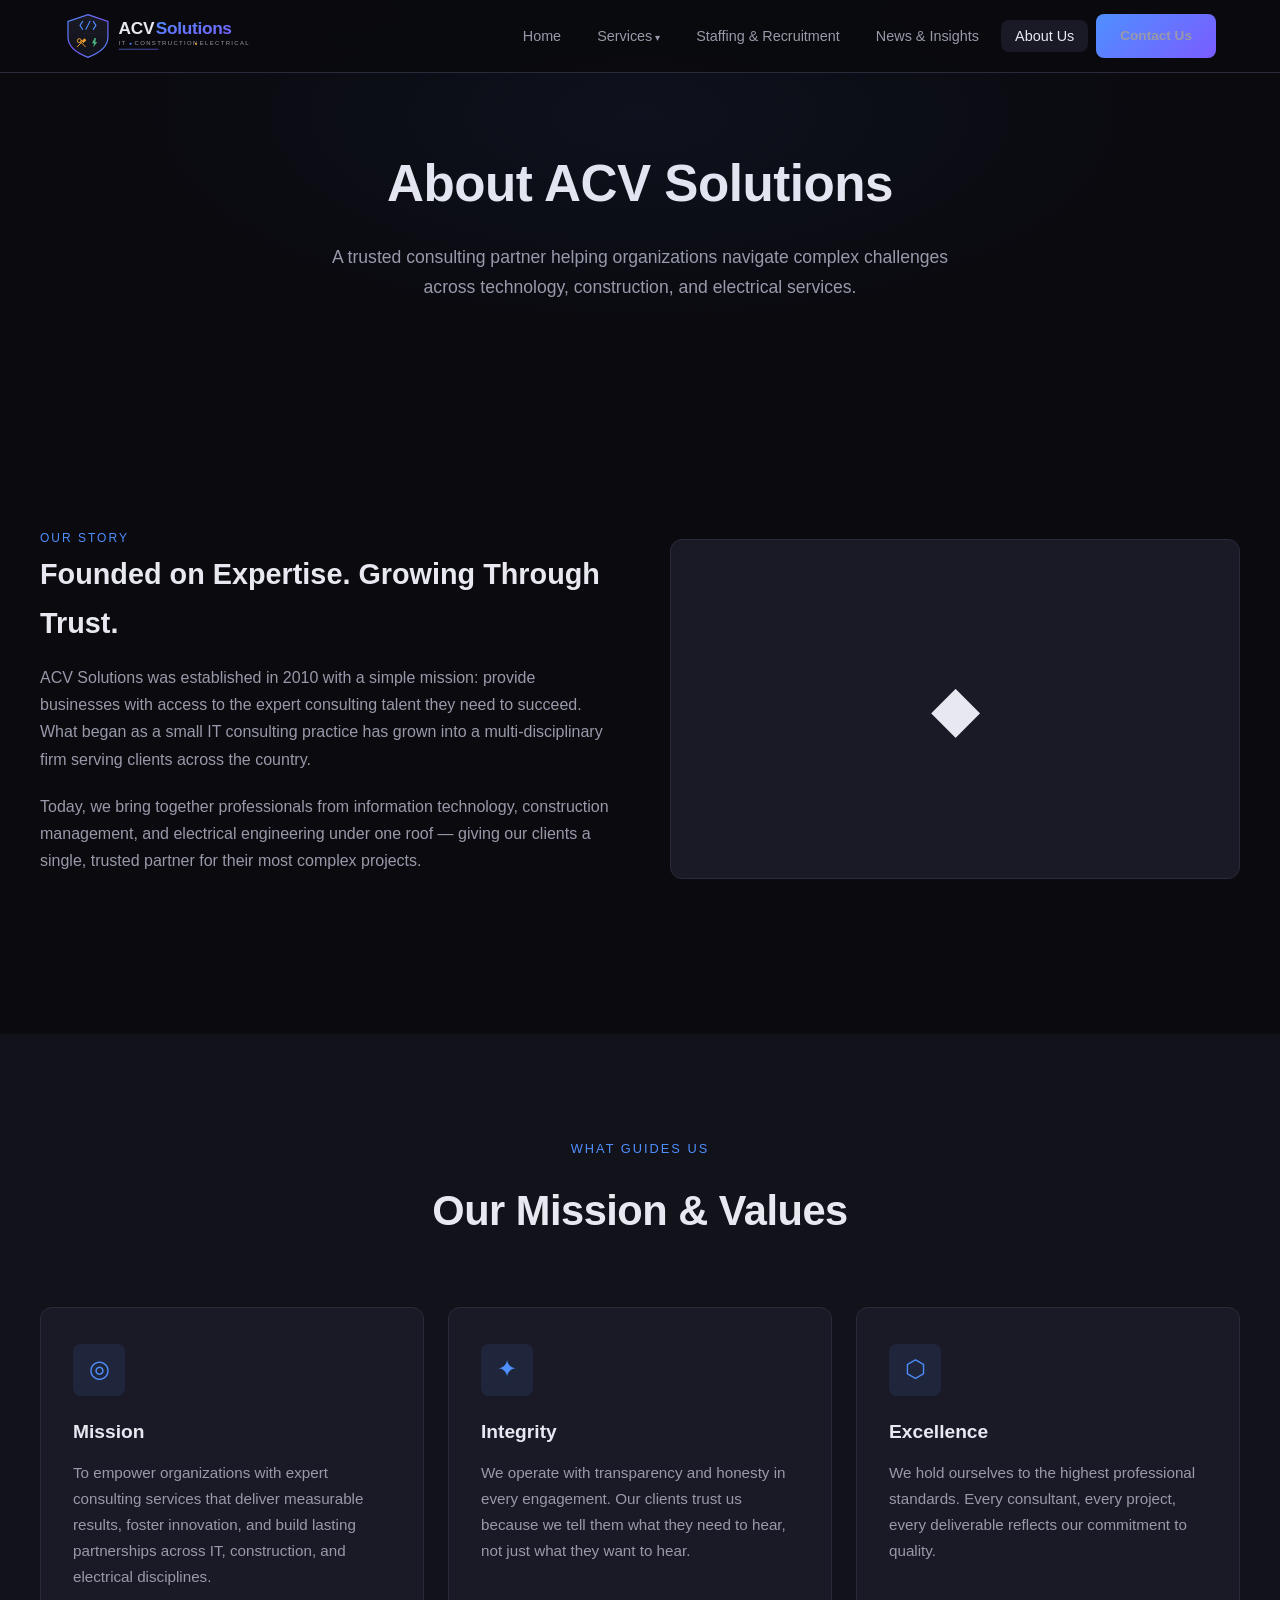
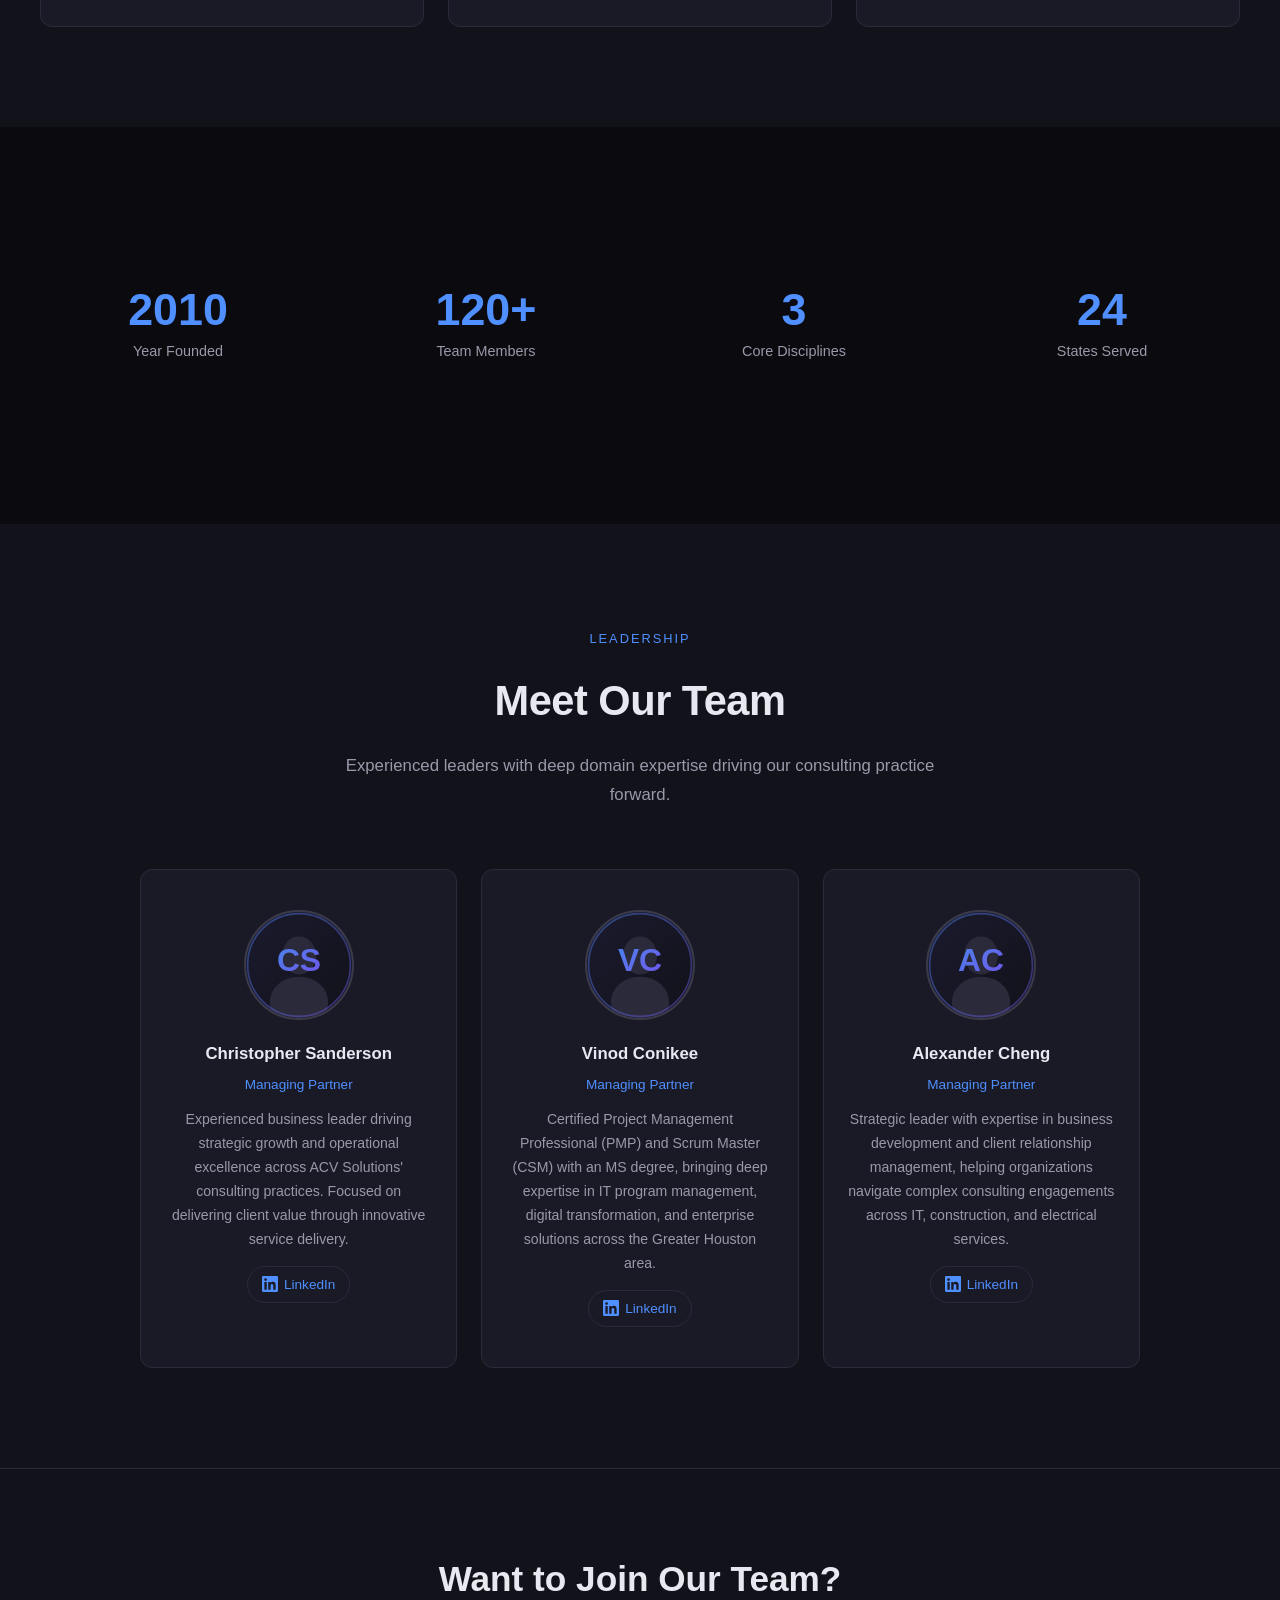
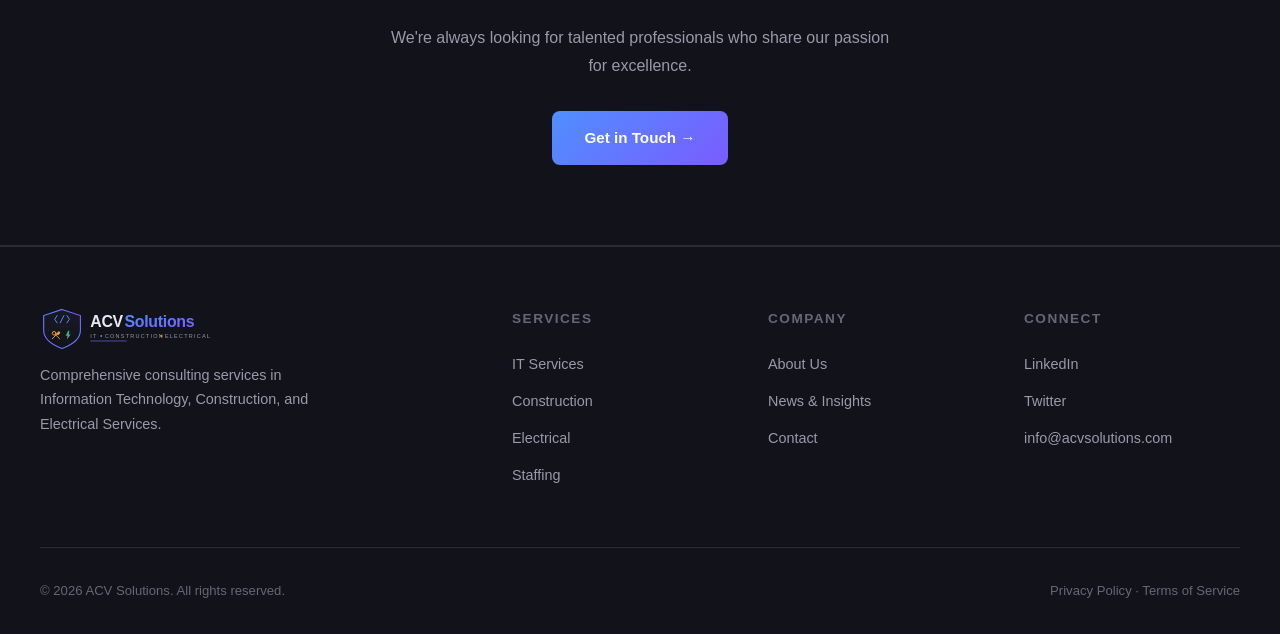
==== about.html @ eb95b678 "Add files via upload" ====
<!DOCTYPE html>
<html lang="en">
<head>
  <meta charset="UTF-8">
  <meta name="viewport" content="width=device-width, initial-scale=1.0">
  <title>About Us — ACV Solutions</title>
  <link rel="stylesheet" href="styles.css">
</head>
<body>

  <nav class="navbar">
    <div class="nav-container">
      <a href="index.html" class="nav-logo"><img src="logo.svg" alt="ACV Solutions"></a>
      <ul class="nav-links" id="navLinks">
        <li><a href="index.html">Home</a></li>
        <li class="nav-dropdown">
          <a href="#">Services</a>
          <div class="dropdown-menu">
            <a href="it-services.html">Information Technology</a>
            <a href="construction.html">Construction Services</a>
            <a href="electrical.html">Electrical Services</a>
          </div>
        </li>
        <li><a href="staffing.html">Staffing &amp; Recruitment</a></li>
        <li><a href="news.html">News &amp; Insights</a></li>
        <li><a href="about.html" class="active">About Us</a></li>
        <li><a href="contact.html" class="btn btn-primary" style="padding:10px 24px;font-size:0.85rem;">Contact Us</a></li>
      </ul>
      <button class="nav-toggle" id="navToggle" aria-label="Toggle menu">
        <span></span><span></span><span></span>
      </button>
    </div>
  </nav>

  <section class="page-hero">
    <h1>About ACV Solutions</h1>
    <p>A trusted consulting partner helping organizations navigate complex challenges across technology, construction, and electrical services.</p>
  </section>

  <!-- Story -->
  <section class="section">
    <div class="container">
      <div class="service-detail">
        <div class="service-text">
          <span class="label" style="font-size:0.75rem;color:var(--accent);letter-spacing:2px;text-transform:uppercase;">Our Story</span>
          <h2>Founded on Expertise. Growing Through Trust.</h2>
          <p>ACV Solutions was established in 2010 with a simple mission: provide businesses with access to the expert consulting talent they need to succeed. What began as a small IT consulting practice has grown into a multi-disciplinary firm serving clients across the country.</p>
          <p>Today, we bring together professionals from information technology, construction management, and electrical engineering under one roof — giving our clients a single, trusted partner for their most complex projects.</p>
        </div>
        <div class="service-visual">◆</div>
      </div>
    </div>
  </section>

  <!-- Mission & Values -->
  <section class="section section-dark">
    <div class="container">
      <div class="section-header">
        <span class="label">What Guides Us</span>
        <h2>Our Mission &amp; Values</h2>
      </div>
      <div class="card-grid">
        <div class="card">
          <div class="card-icon">◎</div>
          <h3>Mission</h3>
          <p>To empower organizations with expert consulting services that deliver measurable results, foster innovation, and build lasting partnerships across IT, construction, and electrical disciplines.</p>
        </div>
        <div class="card">
          <div class="card-icon">✦</div>
          <h3>Integrity</h3>
          <p>We operate with transparency and honesty in every engagement. Our clients trust us because we tell them what they need to hear, not just what they want to hear.</p>
        </div>
        <div class="card">
          <div class="card-icon">⬡</div>
          <h3>Excellence</h3>
          <p>We hold ourselves to the highest professional standards. Every consultant, every project, every deliverable reflects our commitment to quality.</p>
        </div>
      </div>
    </div>
  </section>

  <!-- Stats -->
  <section class="section">
    <div class="container">
      <div class="stats-row">
        <div class="stat">
          <div class="stat-number">2010</div>
          <div class="stat-label">Year Founded</div>
        </div>
        <div class="stat">
          <div class="stat-number">120+</div>
          <div class="stat-label">Team Members</div>
        </div>
        <div class="stat">
          <div class="stat-number">3</div>
          <div class="stat-label">Core Disciplines</div>
        </div>
        <div class="stat">
          <div class="stat-number">24</div>
          <div class="stat-label">States Served</div>
        </div>
      </div>
    </div>
  </section>

  <!-- Leadership -->
  <section class="section section-dark">
    <div class="container">
      <div class="section-header">
        <span class="label">Leadership</span>
        <h2>Meet Our Team</h2>
        <p>Experienced leaders with deep domain expertise driving our consulting practice forward.</p>
      </div>
      <div class="team-grid">
        <div class="team-card">
          <div class="team-avatar"><img src="avatar-cs.svg" alt="Christopher Sanderson"></div>
          <h4>Christopher Sanderson</h4>
          <div class="role">Managing Partner</div>
          <p>Experienced business leader driving strategic growth and operational excellence across ACV Solutions' consulting practices. Focused on delivering client value through innovative service delivery.</p>
          <a href="https://www.linkedin.com/in/sandersonchristopher/" target="_blank" rel="noopener" class="linkedin-link">
            <svg viewBox="0 0 24 24"><path d="M20.447 20.452h-3.554v-5.569c0-1.328-.027-3.037-1.852-3.037-1.853 0-2.136 1.445-2.136 2.939v5.667H9.351V9h3.414v1.561h.046c.477-.9 1.637-1.85 3.37-1.85 3.601 0 4.267 2.37 4.267 5.455v6.286zM5.337 7.433a2.062 2.062 0 01-2.063-2.065 2.064 2.064 0 112.063 2.065zm1.782 13.019H3.555V9h3.564v11.452zM22.225 0H1.771C.792 0 0 .774 0 1.729v20.542C0 23.227.792 24 1.771 24h20.451C23.2 24 24 23.227 24 22.271V1.729C24 .774 23.2 0 22.222 0h.003z"/></svg>
            LinkedIn
          </a>
        </div>
        <div class="team-card">
          <div class="team-avatar"><img src="avatar-vc.svg" alt="Vinod Conikee"></div>
          <h4>Vinod Conikee</h4>
          <div class="role">Managing Partner</div>
          <p>Certified Project Management Professional (PMP) and Scrum Master (CSM) with an MS degree, bringing deep expertise in IT program management, digital transformation, and enterprise solutions across the Greater Houston area.</p>
          <a href="https://www.linkedin.com/in/vinod-conikee-ms-pmp-csm-a375132/" target="_blank" rel="noopener" class="linkedin-link">
            <svg viewBox="0 0 24 24"><path d="M20.447 20.452h-3.554v-5.569c0-1.328-.027-3.037-1.852-3.037-1.853 0-2.136 1.445-2.136 2.939v5.667H9.351V9h3.414v1.561h.046c.477-.9 1.637-1.85 3.37-1.85 3.601 0 4.267 2.37 4.267 5.455v6.286zM5.337 7.433a2.062 2.062 0 01-2.063-2.065 2.064 2.064 0 112.063 2.065zm1.782 13.019H3.555V9h3.564v11.452zM22.225 0H1.771C.792 0 0 .774 0 1.729v20.542C0 23.227.792 24 1.771 24h20.451C23.2 24 24 23.227 24 22.271V1.729C24 .774 23.2 0 22.222 0h.003z"/></svg>
            LinkedIn
          </a>
        </div>
        <div class="team-card">
          <div class="team-avatar"><img src="avatar-ac.svg" alt="Alexander Cheng"></div>
          <h4>Alexander Cheng</h4>
          <div class="role">Managing Partner</div>
          <p>Strategic leader with expertise in business development and client relationship management, helping organizations navigate complex consulting engagements across IT, construction, and electrical services.</p>
          <a href="https://www.linkedin.com/in/alexander-c-821723292/" target="_blank" rel="noopener" class="linkedin-link">
            <svg viewBox="0 0 24 24"><path d="M20.447 20.452h-3.554v-5.569c0-1.328-.027-3.037-1.852-3.037-1.853 0-2.136 1.445-2.136 2.939v5.667H9.351V9h3.414v1.561h.046c.477-.9 1.637-1.85 3.37-1.85 3.601 0 4.267 2.37 4.267 5.455v6.286zM5.337 7.433a2.062 2.062 0 01-2.063-2.065 2.064 2.064 0 112.063 2.065zm1.782 13.019H3.555V9h3.564v11.452zM22.225 0H1.771C.792 0 0 .774 0 1.729v20.542C0 23.227.792 24 1.771 24h20.451C23.2 24 24 23.227 24 22.271V1.729C24 .774 23.2 0 22.222 0h.003z"/></svg>
            LinkedIn
          </a>
        </div>
      </div>
    </div>
  </section>

  <section class="cta-section">
    <h2>Want to Join Our Team?</h2>
    <p>We're always looking for talented professionals who share our passion for excellence.</p>
    <a href="contact.html" class="btn btn-primary">Get in Touch →</a>
  </section>

  <footer class="footer">
    <div class="footer-grid">
      <div class="footer-brand">
        <div class="nav-logo footer-logo"><img src="logo.svg" alt="ACV Solutions"></div>
        <p>Comprehensive consulting services in Information Technology, Construction, and Electrical Services.</p>
      </div>
      <div>
        <h4>Services</h4>
        <ul class="footer-links">
          <li><a href="it-services.html">IT Services</a></li>
          <li><a href="construction.html">Construction</a></li>
          <li><a href="electrical.html">Electrical</a></li>
          <li><a href="staffing.html">Staffing</a></li>
        </ul>
      </div>
      <div>
        <h4>Company</h4>
        <ul class="footer-links">
          <li><a href="about.html">About Us</a></li>
          <li><a href="news.html">News &amp; Insights</a></li>
          <li><a href="contact.html">Contact</a></li>
        </ul>
      </div>
      <div>
        <h4>Connect</h4>
        <ul class="footer-links">
          <li><a href="#">LinkedIn</a></li>
          <li><a href="#">Twitter</a></li>
          <li><a href="mailto:info@acvsolutions.com">info@acvsolutions.com</a></li>
        </ul>
      </div>
    </div>
    <div class="footer-bottom">
      <span>&copy; 2026 ACV Solutions. All rights reserved.</span>
      <span>Privacy Policy &middot; Terms of Service</span>
    </div>
  </footer>

  <script>
    document.getElementById('navToggle').addEventListener('click', function() {
      document.getElementById('navLinks').classList.toggle('open');
    });
  </script>
</body>
</html>
---- styles.css ----
/* ===== ACV Solutions - Global Styles ===== */
:root {
  --bg-primary: #0a0a0f;
  --bg-secondary: #12121a;
  --bg-card: #1a1a26;
  --bg-card-hover: #22222f;
  --accent: #4f8fff;
  --accent-light: #7aadff;
  --accent-dark: #2a6edb;
  --text-primary: #e8e8f0;
  --text-secondary: #9999aa;
  --text-muted: #666677;
  --border: #2a2a3a;
  --border-light: #3a3a4a;
  --success: #4caf7d;
  --warning: #f0a030;
  --gradient-1: linear-gradient(135deg, #4f8fff 0%, #7a5cff 100%);
  --gradient-2: linear-gradient(135deg, #0a0a0f 0%, #1a1a2e 100%);
  --shadow: 0 4px 24px rgba(0,0,0,0.4);
  --shadow-lg: 0 8px 40px rgba(0,0,0,0.6);
  --radius: 12px;
  --radius-sm: 8px;
  --transition: 0.3s ease;
  --max-width: 1200px;
}

*, *::before, *::after {
  margin: 0;
  padding: 0;
  box-sizing: border-box;
}

html {
  scroll-behavior: smooth;
}

body {
  font-family: 'Segoe UI', -apple-system, BlinkMacSystemFont, 'Helvetica Neue', Arial, sans-serif;
  background: var(--bg-primary);
  color: var(--text-primary);
  line-height: 1.7;
  -webkit-font-smoothing: antialiased;
}

a {
  color: var(--accent);
  text-decoration: none;
  transition: color var(--transition);
}
a:hover {
  color: var(--accent-light);
}

img {
  max-width: 100%;
  display: block;
}

/* ===== NAVIGATION ===== */
.navbar {
  position: fixed;
  top: 0;
  left: 0;
  width: 100%;
  z-index: 1000;
  background: rgba(10, 10, 15, 0.92);
  backdrop-filter: blur(16px);
  border-bottom: 1px solid var(--border);
  transition: background var(--transition);
}

.nav-container {
  max-width: var(--max-width);
  margin: 0 auto;
  padding: 0 24px;
  display: flex;
  align-items: center;
  justify-content: space-between;
  height: 72px;
}

.nav-logo {
  display: flex;
  align-items: center;
}
.nav-logo img {
  height: 48px;
  width: auto;
}
.footer-logo img {
  height: 44px;
  width: auto;
}

.nav-links {
  display: flex;
  list-style: none;
  gap: 8px;
  align-items: center;
}

.nav-links a {
  color: var(--text-secondary);
  font-size: 0.9rem;
  padding: 8px 14px;
  border-radius: var(--radius-sm);
  transition: all var(--transition);
  white-space: nowrap;
}
.nav-links a:hover,
.nav-links a.active {
  color: var(--text-primary);
  background: var(--bg-card);
}

/* Dropdown */
.nav-dropdown {
  position: relative;
}
.nav-dropdown > a::after {
  content: ' ▾';
  font-size: 0.7em;
}
.dropdown-menu {
  display: none;
  position: absolute;
  top: 100%;
  left: 0;
  background: var(--bg-card);
  border: 1px solid var(--border);
  border-radius: var(--radius-sm);
  min-width: 220px;
  padding: 8px 0;
  box-shadow: var(--shadow-lg);
}
.dropdown-menu a {
  display: block;
  padding: 10px 20px;
  font-size: 0.88rem;
  border-radius: 0;
}
.dropdown-menu a:hover {
  background: var(--bg-card-hover);
}
.nav-dropdown:hover .dropdown-menu {
  display: block;
}

/* Mobile menu */
.nav-toggle {
  display: none;
  background: none;
  border: none;
  cursor: pointer;
  padding: 8px;
}
.nav-toggle span {
  display: block;
  width: 24px;
  height: 2px;
  background: var(--text-primary);
  margin: 6px 0;
  transition: all var(--transition);
  border-radius: 2px;
}

/* ===== HERO ===== */
.hero {
  min-height: 90vh;
  display: flex;
  align-items: center;
  justify-content: center;
  text-align: center;
  padding: 120px 24px 80px;
  position: relative;
  overflow: hidden;
}
.hero::before {
  content: '';
  position: absolute;
  inset: 0;
  background: radial-gradient(ellipse at 50% 30%, rgba(79,143,255,0.08) 0%, transparent 70%);
  pointer-events: none;
}
.hero-content {
  max-width: 800px;
  position: relative;
  z-index: 1;
}
.hero-badge {
  display: inline-block;
  padding: 6px 16px;
  border: 1px solid var(--border-light);
  border-radius: 50px;
  font-size: 0.82rem;
  color: var(--accent);
  margin-bottom: 28px;
  letter-spacing: 1px;
  text-transform: uppercase;
}
.hero h1 {
  font-size: clamp(2.4rem, 5.5vw, 4rem);
  font-weight: 700;
  line-height: 1.15;
  margin-bottom: 24px;
  letter-spacing: -1px;
}
.hero h1 .highlight {
  background: var(--gradient-1);
  -webkit-background-clip: text;
  -webkit-text-fill-color: transparent;
  background-clip: text;
}
.hero p {
  font-size: 1.15rem;
  color: var(--text-secondary);
  max-width: 600px;
  margin: 0 auto 40px;
  line-height: 1.8;
}

/* ===== BUTTONS ===== */
.btn {
  display: inline-flex;
  align-items: center;
  gap: 8px;
  padding: 14px 32px;
  border-radius: var(--radius-sm);
  font-size: 0.95rem;
  font-weight: 600;
  cursor: pointer;
  transition: all var(--transition);
  border: none;
  text-decoration: none;
}
.btn-primary {
  background: var(--gradient-1);
  color: #fff;
}
.btn-primary:hover {
  transform: translateY(-2px);
  box-shadow: 0 8px 24px rgba(79,143,255,0.3);
  color: #fff;
}
.btn-secondary {
  background: transparent;
  border: 1px solid var(--border-light);
  color: var(--text-primary);
}
.btn-secondary:hover {
  border-color: var(--accent);
  color: var(--accent);
  background: rgba(79,143,255,0.05);
}
.btn-group {
  display: flex;
  gap: 16px;
  justify-content: center;
  flex-wrap: wrap;
}

/* ===== SECTIONS ===== */
.section {
  padding: 100px 24px;
}
.section-dark {
  background: var(--bg-secondary);
}
.container {
  max-width: var(--max-width);
  margin: 0 auto;
}
.section-header {
  text-align: center;
  margin-bottom: 60px;
}
.section-header .label {
  display: inline-block;
  font-size: 0.8rem;
  color: var(--accent);
  text-transform: uppercase;
  letter-spacing: 2px;
  margin-bottom: 16px;
}
.section-header h2 {
  font-size: clamp(1.8rem, 3.5vw, 2.6rem);
  font-weight: 700;
  letter-spacing: -0.5px;
  margin-bottom: 16px;
}
.section-header p {
  color: var(--text-secondary);
  max-width: 600px;
  margin: 0 auto;
  font-size: 1.05rem;
}

/* ===== CARDS ===== */
.card-grid {
  display: grid;
  grid-template-columns: repeat(auto-fill, minmax(320px, 1fr));
  gap: 24px;
}
.card {
  background: var(--bg-card);
  border: 1px solid var(--border);
  border-radius: var(--radius);
  padding: 36px 32px;
  transition: all var(--transition);
}
.card:hover {
  border-color: var(--accent);
  transform: translateY(-4px);
  box-shadow: var(--shadow);
}
.card-icon {
  width: 52px;
  height: 52px;
  border-radius: var(--radius-sm);
  background: rgba(79,143,255,0.1);
  display: flex;
  align-items: center;
  justify-content: center;
  font-size: 1.5rem;
  margin-bottom: 20px;
  color: var(--accent);
}
.card h3 {
  font-size: 1.2rem;
  margin-bottom: 12px;
  font-weight: 600;
}
.card p {
  color: var(--text-secondary);
  font-size: 0.95rem;
  line-height: 1.7;
}
.card-link {
  display: inline-flex;
  align-items: center;
  gap: 6px;
  margin-top: 20px;
  font-size: 0.9rem;
  color: var(--accent);
  font-weight: 500;
}
.card-link:hover {
  gap: 10px;
}

/* ===== STATS ===== */
.stats-row {
  display: grid;
  grid-template-columns: repeat(auto-fit, minmax(200px, 1fr));
  gap: 32px;
  padding: 60px 0;
}
.stat {
  text-align: center;
}
.stat-number {
  font-size: 2.8rem;
  font-weight: 700;
  color: var(--accent);
  line-height: 1;
  margin-bottom: 8px;
}
.stat-label {
  font-size: 0.9rem;
  color: var(--text-secondary);
}

/* ===== PAGE HERO (inner pages) ===== */
.page-hero {
  padding: 140px 24px 80px;
  text-align: center;
  position: relative;
  overflow: hidden;
}
.page-hero::before {
  content: '';
  position: absolute;
  inset: 0;
  background: radial-gradient(ellipse at 50% 30%, rgba(79,143,255,0.06) 0%, transparent 60%);
  pointer-events: none;
}
.page-hero h1 {
  font-size: clamp(2rem, 4.5vw, 3.2rem);
  font-weight: 700;
  margin-bottom: 16px;
  letter-spacing: -0.5px;
}
.page-hero p {
  color: var(--text-secondary);
  font-size: 1.1rem;
  max-width: 650px;
  margin: 0 auto;
}

/* ===== SERVICE DETAIL ===== */
.service-detail {
  display: grid;
  grid-template-columns: 1fr 1fr;
  gap: 60px;
  align-items: center;
  padding: 40px 0;
}
.service-detail.reverse {
  direction: rtl;
}
.service-detail.reverse > * {
  direction: ltr;
}
.service-text h2 {
  font-size: 1.8rem;
  font-weight: 700;
  margin-bottom: 16px;
}
.service-text p {
  color: var(--text-secondary);
  margin-bottom: 20px;
  font-size: 1rem;
}
.service-list {
  list-style: none;
  padding: 0;
}
.service-list li {
  padding: 10px 0;
  padding-left: 28px;
  position: relative;
  color: var(--text-secondary);
  font-size: 0.95rem;
}
.service-list li::before {
  content: '→';
  position: absolute;
  left: 0;
  color: var(--accent);
  font-weight: 700;
}
.service-visual {
  background: var(--bg-card);
  border: 1px solid var(--border);
  border-radius: var(--radius);
  height: 340px;
  display: flex;
  align-items: center;
  justify-content: center;
  font-size: 4rem;
}

/* ===== FEATURES LIST ===== */
.features-grid {
  display: grid;
  grid-template-columns: repeat(auto-fill, minmax(280px, 1fr));
  gap: 20px;
}
.feature-item {
  display: flex;
  gap: 16px;
  padding: 24px;
  border-radius: var(--radius-sm);
  background: var(--bg-card);
  border: 1px solid var(--border);
  transition: all var(--transition);
}
.feature-item:hover {
  border-color: var(--border-light);
}
.feature-icon {
  flex-shrink: 0;
  width: 40px;
  height: 40px;
  border-radius: 8px;
  background: rgba(79,143,255,0.1);
  display: flex;
  align-items: center;
  justify-content: center;
  color: var(--accent);
  font-size: 1.1rem;
}
.feature-text h4 {
  font-size: 1rem;
  margin-bottom: 6px;
}
.feature-text p {
  font-size: 0.88rem;
  color: var(--text-secondary);
  line-height: 1.6;
}

/* ===== NEWS CARDS ===== */
.news-card {
  background: var(--bg-card);
  border: 1px solid var(--border);
  border-radius: var(--radius);
  overflow: hidden;
  transition: all var(--transition);
}
.news-card:hover {
  border-color: var(--accent);
  transform: translateY(-4px);
  box-shadow: var(--shadow);
}
.news-thumb {
  height: 200px;
  background: var(--bg-secondary);
  display: flex;
  align-items: center;
  justify-content: center;
  font-size: 3rem;
  border-bottom: 1px solid var(--border);
}
.news-body {
  padding: 28px;
}
.news-meta {
  font-size: 0.8rem;
  color: var(--text-muted);
  margin-bottom: 12px;
  display: flex;
  gap: 16px;
}
.news-body h3 {
  font-size: 1.15rem;
  margin-bottom: 10px;
  font-weight: 600;
}
.news-body p {
  font-size: 0.92rem;
  color: var(--text-secondary);
  line-height: 1.7;
}

/* ===== TEAM ===== */
.team-grid {
  display: grid;
  grid-template-columns: repeat(3, 1fr);
  gap: 24px;
  max-width: 1000px;
  margin: 0 auto;
}
.team-card {
  text-align: center;
  padding: 40px 24px;
  background: var(--bg-card);
  border: 1px solid var(--border);
  border-radius: var(--radius);
  transition: all var(--transition);
}
.team-card:hover {
  border-color: var(--border-light);
}
.team-avatar {
  width: 110px;
  height: 110px;
  border-radius: 50%;
  background: rgba(79,143,255,0.12);
  margin: 0 auto 20px;
  display: flex;
  align-items: center;
  justify-content: center;
  font-size: 2rem;
  color: var(--accent);
  overflow: hidden;
  border: 2px solid var(--border-light);
}
.team-avatar img {
  width: 100%;
  height: 100%;
  object-fit: cover;
}
.team-card h4 {
  font-size: 1.05rem;
  margin-bottom: 4px;
}
.team-card .role {
  font-size: 0.85rem;
  color: var(--accent);
  margin-bottom: 12px;
}
.team-card p {
  font-size: 0.88rem;
  color: var(--text-secondary);
}
.team-card .linkedin-link {
  display: inline-flex;
  align-items: center;
  gap: 6px;
  margin-top: 14px;
  font-size: 0.85rem;
  color: var(--accent);
  font-weight: 500;
  padding: 6px 14px;
  border: 1px solid var(--border);
  border-radius: 50px;
  transition: all var(--transition);
}
.team-card .linkedin-link:hover {
  border-color: var(--accent);
  background: rgba(79,143,255,0.08);
  color: var(--accent-light);
}
.team-card .linkedin-link svg {
  width: 16px;
  height: 16px;
  fill: currentColor;
}

/* ===== CTA ===== */
.cta-section {
  padding: 80px 24px;
  text-align: center;
  background: var(--bg-secondary);
  border-top: 1px solid var(--border);
  border-bottom: 1px solid var(--border);
}
.cta-section h2 {
  font-size: clamp(1.6rem, 3vw, 2.2rem);
  margin-bottom: 16px;
}
.cta-section p {
  color: var(--text-secondary);
  max-width: 500px;
  margin: 0 auto 32px;
}

/* ===== CONTACT FORM ===== */
.contact-grid {
  display: grid;
  grid-template-columns: 1fr 1fr;
  gap: 60px;
}
.form-group {
  margin-bottom: 20px;
}
.form-group label {
  display: block;
  font-size: 0.88rem;
  color: var(--text-secondary);
  margin-bottom: 8px;
}
.form-group input,
.form-group textarea,
.form-group select {
  width: 100%;
  padding: 14px 16px;
  background: var(--bg-card);
  border: 1px solid var(--border);
  border-radius: var(--radius-sm);
  color: var(--text-primary);
  font-size: 0.95rem;
  font-family: inherit;
  transition: border-color var(--transition);
}
.form-group input:focus,
.form-group textarea:focus,
.form-group select:focus {
  outline: none;
  border-color: var(--accent);
}
.form-group textarea {
  resize: vertical;
  min-height: 140px;
}
.contact-info-block {
  margin-bottom: 32px;
}
.contact-info-block h3 {
  font-size: 1.1rem;
  margin-bottom: 8px;
}
.contact-info-block p {
  color: var(--text-secondary);
  font-size: 0.95rem;
}

/* ===== FOOTER ===== */
.footer {
  background: var(--bg-secondary);
  border-top: 1px solid var(--border);
  padding: 60px 24px 32px;
}
.footer-grid {
  max-width: var(--max-width);
  margin: 0 auto;
  display: grid;
  grid-template-columns: 2fr 1fr 1fr 1fr;
  gap: 40px;
  margin-bottom: 48px;
}
.footer-brand p {
  color: var(--text-secondary);
  font-size: 0.9rem;
  margin-top: 12px;
  max-width: 280px;
}
.footer h4 {
  font-size: 0.85rem;
  text-transform: uppercase;
  letter-spacing: 1.5px;
  color: var(--text-muted);
  margin-bottom: 20px;
}
.footer-links {
  list-style: none;
}
.footer-links li {
  margin-bottom: 10px;
}
.footer-links a {
  color: var(--text-secondary);
  font-size: 0.9rem;
}
.footer-links a:hover {
  color: var(--text-primary);
}
.footer-bottom {
  max-width: var(--max-width);
  margin: 0 auto;
  padding-top: 32px;
  border-top: 1px solid var(--border);
  display: flex;
  justify-content: space-between;
  align-items: center;
  font-size: 0.82rem;
  color: var(--text-muted);
}

/* ===== RESPONSIVE ===== */
@media (max-width: 992px) {
  .nav-links {
    display: none;
    position: fixed;
    top: 72px;
    left: 0;
    width: 100%;
    background: var(--bg-primary);
    border-bottom: 1px solid var(--border);
    flex-direction: column;
    padding: 16px 24px;
    gap: 4px;
    max-height: calc(100vh - 72px);
    overflow-y: auto;
  }
  .nav-links.open {
    display: flex;
  }
  .nav-links a {
    padding: 12px 16px;
    width: 100%;
  }
  .nav-toggle {
    display: block;
  }
  .nav-dropdown > a::after {
    content: '';
  }
  .dropdown-menu {
    position: static;
    display: block;
    box-shadow: none;
    border: none;
    background: transparent;
    padding-left: 16px;
    min-width: auto;
  }
  .service-detail,
  .service-detail.reverse {
    grid-template-columns: 1fr;
    gap: 32px;
    direction: ltr;
  }
  .team-grid {
    grid-template-columns: 1fr;
    max-width: 400px;
  }
  .contact-grid {
    grid-template-columns: 1fr;
  }
  .footer-grid {
    grid-template-columns: 1fr 1fr;
  }
}

@media (max-width: 600px) {
  .hero {
    min-height: 80vh;
    padding: 120px 20px 60px;
  }
  .section {
    padding: 60px 20px;
  }
  .card-grid {
    grid-template-columns: 1fr;
  }
  .stats-row {
    grid-template-columns: 1fr 1fr;
  }
  .footer-grid {
    grid-template-columns: 1fr;
  }
  .footer-bottom {
    flex-direction: column;
    gap: 8px;
    text-align: center;
  }
}
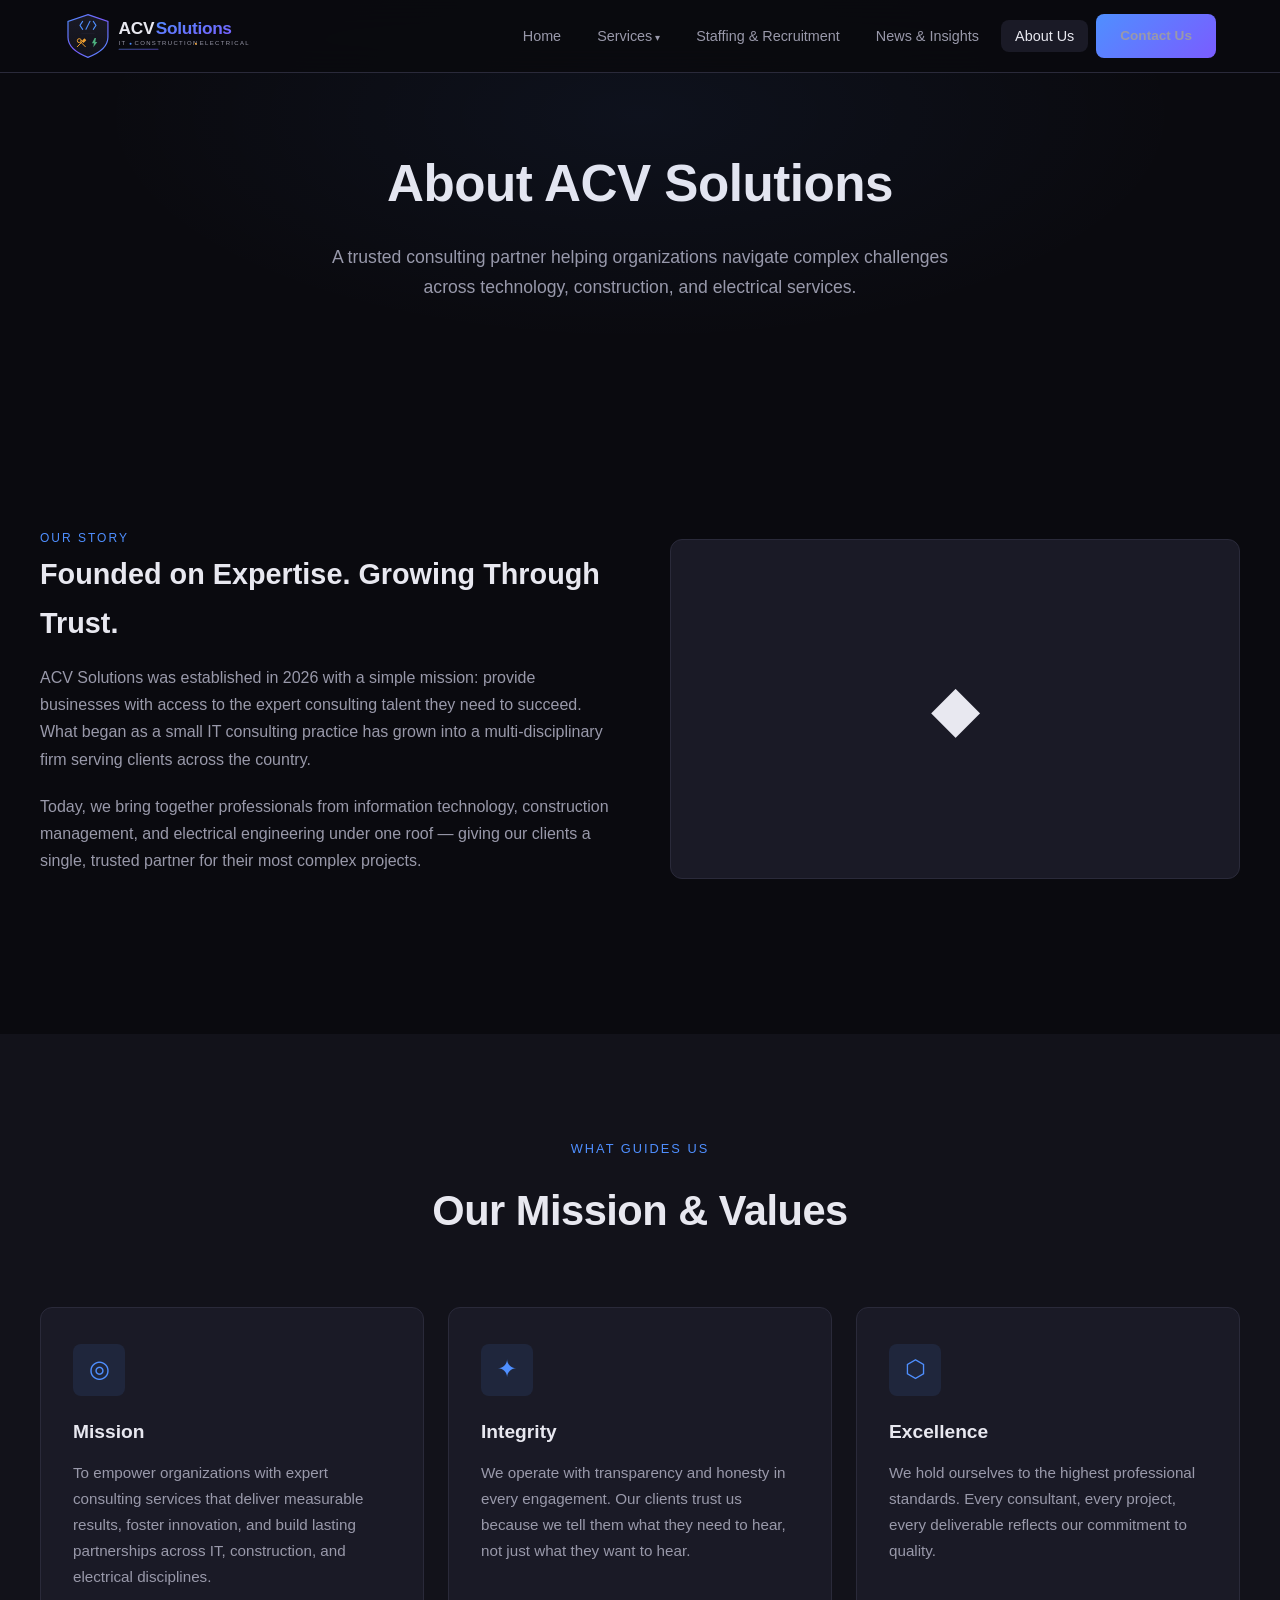
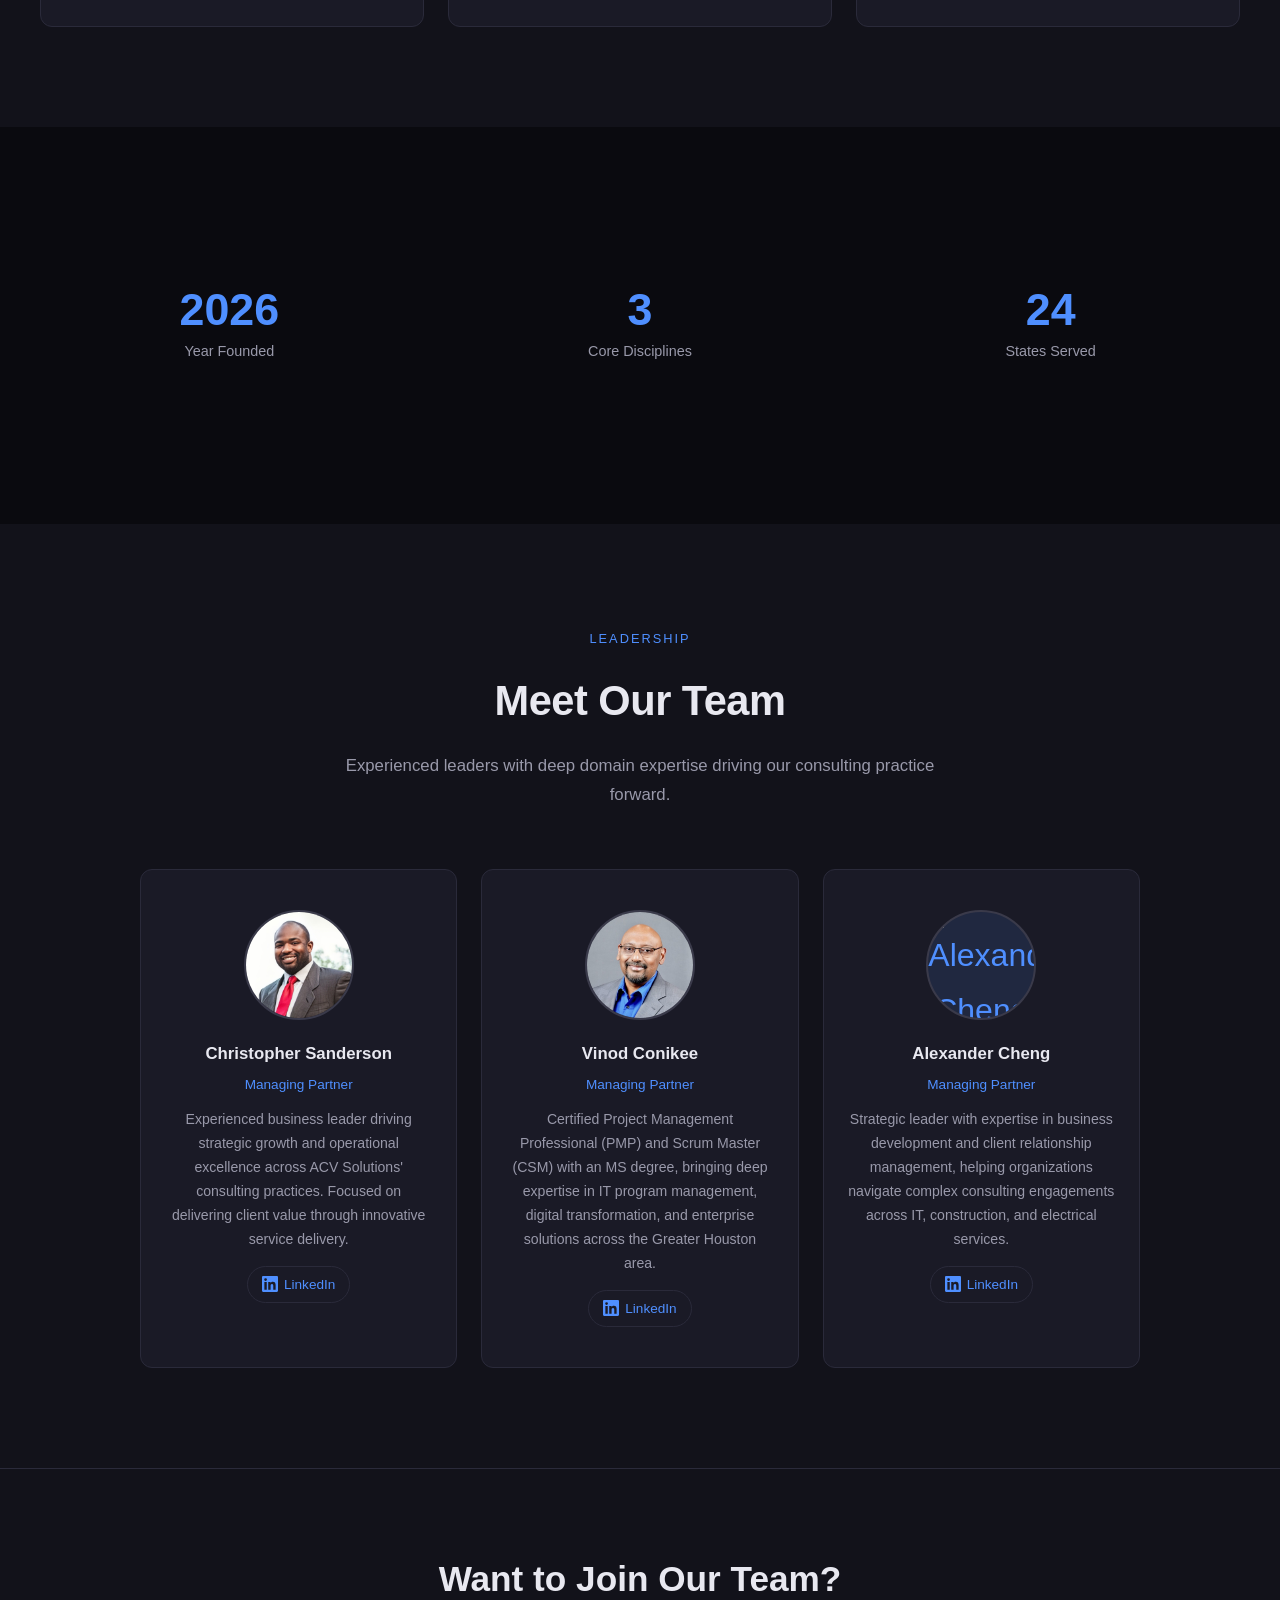
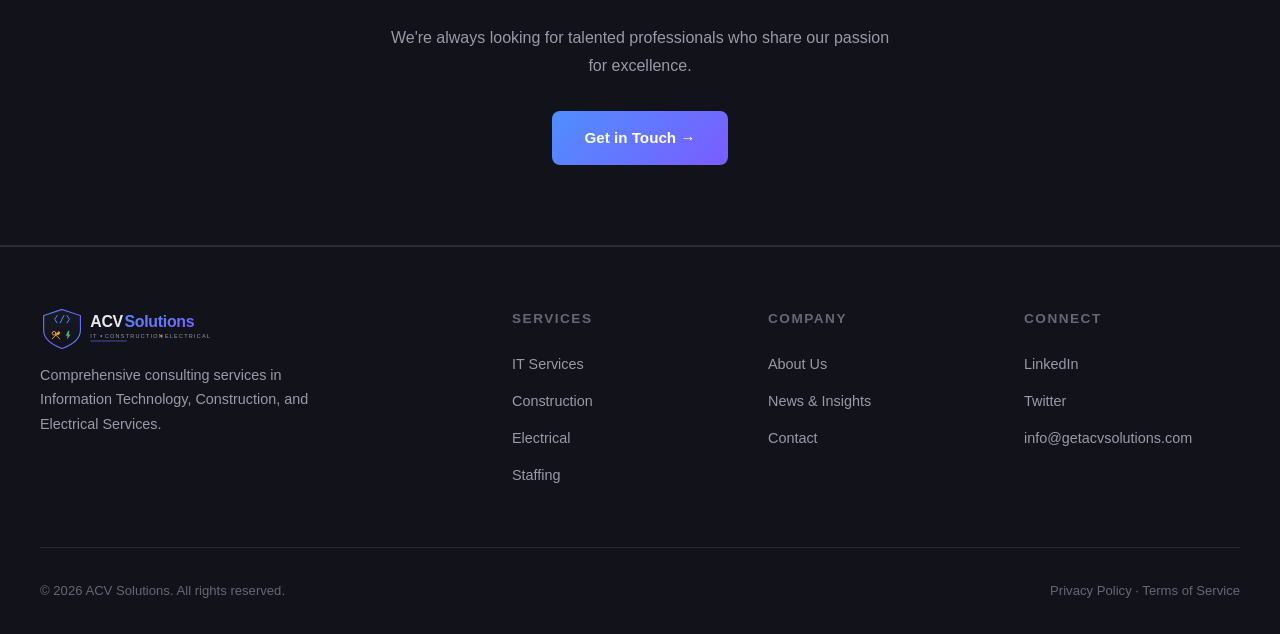
==== commit ecccc501: "Add files via upload" ====
--- a/about.html
+++ b/about.html
@@ -44,7 +44,7 @@
         <div class="service-text">
           <span class="label" style="font-size:0.75rem;color:var(--accent);letter-spacing:2px;text-transform:uppercase;">Our Story</span>
           <h2>Founded on Expertise. Growing Through Trust.</h2>
-          <p>ACV Solutions was established in 2010 with a simple mission: provide businesses with access to the expert consulting talent they need to succeed. What began as a small IT consulting practice has grown into a multi-disciplinary firm serving clients across the country.</p>
+          <p>ACV Solutions was established in 2026 with a simple mission: provide businesses with access to the expert consulting talent they need to succeed. What began as a small IT consulting practice has grown into a multi-disciplinary firm serving clients across the country.</p>
           <p>Today, we bring together professionals from information technology, construction management, and electrical engineering under one roof — giving our clients a single, trusted partner for their most complex projects.</p>
         </div>
         <div class="service-visual">◆</div>
@@ -84,12 +84,8 @@
     <div class="container">
       <div class="stats-row">
         <div class="stat">
-          <div class="stat-number">2010</div>
+          <div class="stat-number">2026</div>
           <div class="stat-label">Year Founded</div>
-        </div>
-        <div class="stat">
-          <div class="stat-number">120+</div>
-          <div class="stat-label">Team Members</div>
         </div>
         <div class="stat">
           <div class="stat-number">3</div>
@@ -113,7 +109,7 @@
       </div>
       <div class="team-grid">
         <div class="team-card">
-          <div class="team-avatar"><img src="avatar-cs.svg" alt="Christopher Sanderson"></div>
+          <div class="team-avatar"><img src="christopher.jpeg" alt="Christopher Sanderson"></div>
           <h4>Christopher Sanderson</h4>
           <div class="role">Managing Partner</div>
           <p>Experienced business leader driving strategic growth and operational excellence across ACV Solutions' consulting practices. Focused on delivering client value through innovative service delivery.</p>
@@ -123,7 +119,7 @@
           </a>
         </div>
         <div class="team-card">
-          <div class="team-avatar"><img src="avatar-vc.svg" alt="Vinod Conikee"></div>
+          <div class="team-avatar"><img src="vinod.jpeg" alt="Vinod Conikee"></div>
           <h4>Vinod Conikee</h4>
           <div class="role">Managing Partner</div>
           <p>Certified Project Management Professional (PMP) and Scrum Master (CSM) with an MS degree, bringing deep expertise in IT program management, digital transformation, and enterprise solutions across the Greater Houston area.</p>
@@ -133,7 +129,7 @@
           </a>
         </div>
         <div class="team-card">
-          <div class="team-avatar"><img src="avatar-ac.svg" alt="Alexander Cheng"></div>
+          <div class="team-avatar"><img src="alexander.jpeg" alt="Alexander Cheng"></div>
           <h4>Alexander Cheng</h4>
           <div class="role">Managing Partner</div>
           <p>Strategic leader with expertise in business development and client relationship management, helping organizations navigate complex consulting engagements across IT, construction, and electrical services.</p>
@@ -180,7 +176,7 @@
         <ul class="footer-links">
           <li><a href="#">LinkedIn</a></li>
           <li><a href="#">Twitter</a></li>
-          <li><a href="mailto:info@acvsolutions.com">info@acvsolutions.com</a></li>
+          <li><a href="mailto:info@getacvsolutions.com">info@getacvsolutions.com</a></li>
         </ul>
       </div>
     </div>
